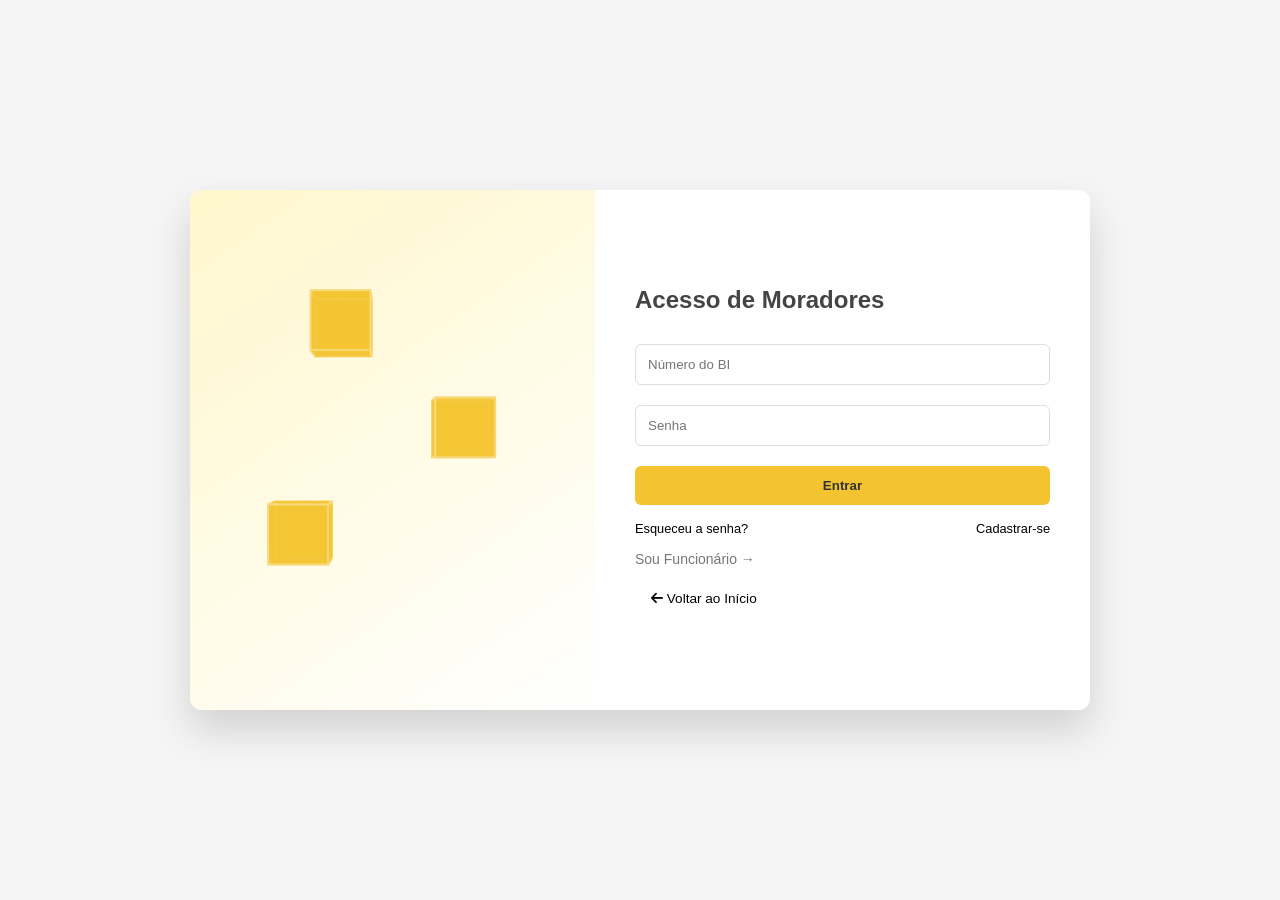
==== web/login.html @ 78d940d0 "Primeiro Commite do sistema" ====
<!DOCTYPE html>
<html lang="pt">
<head>
<meta charset="UTF-8">
<link rel="stylesheet" href="css/login.css">
<meta name="viewport" content="width=device-width, initial-scale=1.0">
<title>Portal do Condomínio</title>
<link rel="stylesheet" href="https://cdnjs.cloudflare.com/ajax/libs/font-awesome/6.5.0/css/all.min.css">
</head>
<body>
<main id="portal">
  <!-- ANIMAÇÃO 3D -->
  <aside>
    <div class="cubo c1">
      <div class="face frente"></div>
      <div class="face tras"></div>
      <div class="face direita"></div>
      <div class="face esquerda"></div>
      <div class="face cima"></div>
      <div class="face baixo"></div>
    </div>

    <div class="cubo c2">
      <div class="face frente"></div>
      <div class="face tras"></div>
      <div class="face direita"></div>
      <div class="face esquerda"></div>
      <div class="face cima"></div>
      <div class="face baixo"></div>
    </div>

    <div class="cubo c3">
      <div class="face frente"></div>
      <div class="face tras"></div>
      <div class="face direita"></div>
      <div class="face esquerda"></div>
      <div class="face cima"></div>
      <div class="face baixo"></div>
    </div>
  </aside>

  <!-- FORMULÁRIOS -->
  <section>

    <form action="api/loginmorador.php" method="POST" id="morador" onsubmit="return validarLogin(this);">
      <h2>Acesso de Moradores</h2>
      <div id="msg-erro" class="msg-erro" style="display:none;"></div>
      <input type="text" name="numbi" placeholder="Número do BI" required pattern="[A-Za-z0-9]{9,20}" oninvalid="this.setCustomValidity('Digite o número do BI (9-20 caracteres)')" oninput="this.setCustomValidity('')">
      <input type="password" name="senha" placeholder="Senha" required minlength="6" oninvalid="this.setCustomValidity('A senha deve ter pelo menos 6 caracteres')" oninput="this.setCustomValidity('')">
      <button type="submit">Entrar</button>
      <div class="form-links">
        <a href="pages/esqueceu-senha.html" class="forgot-link">Esqueceu a senha?</a>
        <a href="Visitante/visitante.html" class="register-link">Cadastrar-se</a>
      </div>
      <p class="toggle" onclick="alternar()">Sou Funcionário →</p>
      <a href="index.html" class="back-btn"><i class="fa-solid fa-arrow-left"></i> Voltar ao Início</a>
    </form>


    <form action="api/loginfuncionario.php" method="POST" id="funcionario" style="display:none;" onsubmit="return validarLogin(this);">
      <h2>Acesso de Funcionários</h2>
      <div id="msg-erro-func" class="msg-erro" style="display:none;"></div>
      <input type="text" name="numbi" placeholder="Número do BI" required pattern="[A-Za-z0-9]{9,20}" oninvalid="this.setCustomValidity('Digite o número do BI (9-20 caracteres)')" oninput="this.setCustomValidity('')">
      <input type="password" name="senha" placeholder="Senha" required minlength="6" oninvalid="this.setCustomValidity('A senha deve ter pelo menos 6 caracteres')" oninput="this.setCustomValidity('')">
      <button type="submit">Entrar</button>
      <div id="processando" style="display:none;">
        <div class="loader"></div>
        <p>Processando acesso...</p>
      </div>
      <div class="form-links">
        <a href="pages/esqueceu-senha.html" class="forgot-link">Esqueceu a senha?</a>
      </div>
      <p class="toggle" onclick="alternar()">← Sou Morador</p>
      <a href="index.html" class="back-btn"><i class="fa-solid fa-arrow-left"></i> Voltar ao Início</a>
    </form>

  </section>
</main>
<section id="bem-vindo"></section>

<script>
function validarLogin(form) {
    const numbi = form.numbi.value.trim();
    const senha = form.senha.value;
    if (!numbi) { alert('Por favor, preencha o número do BI'); form.numbi.focus(); return false; }
    if (!/^[A-Za-z0-9]{9,20}$/.test(numbi)) { alert('O número do BI deve conter 9 a 20 caracteres alfanuméricos'); form.numbi.focus(); return false; }
    if (!senha || senha.length < 6) { alert('A senha deve ter pelo menos 6 caracteres'); form.senha.focus(); return false; }
    return true;
}

function alternar() {
    const main = document.getElementById('portal');
    main.classList.toggle('active');
    
    // Tweak para mobile: garantir que o display mude após a animação se necessário
    const morador = document.getElementById('morador');
    const funcionario = document.getElementById('funcionario');
    
    if (main.classList.contains('active')) {
        setTimeout(() => { funcionario.style.display = 'flex'; morador.style.display = 'none'; }, 200);
    } else {
        setTimeout(() => { morador.style.display = 'flex'; funcionario.style.display = 'none'; }, 200);
    }
}

// Inicializar displays para evitar saltos
document.addEventListener('DOMContentLoaded', () => {
    document.getElementById('morador').style.display = 'flex';
    document.getElementById('funcionario').style.display = 'none';
});

// Mostrar erros vindos do PHP via query string
const erros = {
    credenciais: 'Número do BI ou senha incorrectos.',
    campos: 'Preencha todos os campos.',
    db: 'Erro de conexão. Tente novamente.',
    suspenso: 'Esta conta está suspensa. Contacte a administração.',
    acesso: 'Acesso negado. Faça login primeiro.',
    duplicado: 'Já existe uma conta com este BI ou email.',
    email: 'Email inválido.',
    senha_fraca: 'A senha deve ter pelo menos 6 caracteres.',
    campos_reg: 'Preencha todos os campos do registo.',
    bd: 'Erro ao guardar. Tente novamente.',
};
const params = new URLSearchParams(window.location.search);
const err = params.get('erro');
if (err && erros[err]) {
    const elId = document.getElementById('portal').classList.contains('active') ? 'msg-erro-func' : 'msg-erro';
    const el = document.getElementById(elId);
    if (el) { el.textContent = erros[err]; el.style.display = 'block'; }
}
if (params.get('ok') === 'registado') {
    ['msg-erro','msg-erro-func'].forEach(id => {
        const el = document.getElementById(id);
        if (el) { el.textContent = '✓ Registo efectuado com sucesso! Faça login.'; el.style.display = 'block'; el.style.color = '#4caf7d'; }
    });
}
if (params.get('ok') === 'logout') {
    ['msg-erro','msg-erro-func'].forEach(id => {
        const el = document.getElementById(id);
        if (el) { el.textContent = 'Sessão terminada com sucesso.'; el.style.display = 'block'; el.style.color = '#ccc'; }
    });
}
</script>

<style>
.back-btn {
    display: inline-block;
    margin-top: 1rem;
    padding: 8px 16px;
    background: var(--dark4);
    border: 1px solid var(--border);
    border-radius: 8px;
    color: var(--text);
    text-decoration: none;
    font-size: 0.85rem;
    transition: all 0.3s;
}
.back-btn:hover {
    background: var(--gold);
    color: #000;
}
.form-links {
    display: flex;
    justify-content: space-between;
    margin-top: 1rem;
}
.forgot-link, .register-link {
    font-size: 0.8rem;
    color: var(--gold);
    text-decoration: none;
}
.forgot-link:hover, .register-link:hover {
    text-decoration: underline;
}
</style>
</body>
</html>
---- web/css/login.css ----
@charset "UTF-8";

*{
  margin:0;
  padding:0;
  box-sizing:border-box;
  font-family:Arial, Helvetica, sans-serif;
}

body{
  min-height:100vh;
  display:flex;
  justify-content:center;
  align-items:center;
  background:#f5f5f5;
}

/* CONTAINER */
main{
  width:900px;
  height:520px;
  display:flex;
  border-radius:12px;
  overflow:hidden;
  box-shadow:0 20px 40px rgba(0,0,0,0.15);
  background:white;
}

/* AREA 3D */
aside{
  width:45%;
  background:linear-gradient(145deg,#fff7cc,#ffffff);
  display:flex;
  align-items:center;
  justify-content:center;
  perspective:1000px;
  position:relative;
  overflow:hidden;
}

/* CUBO 3D */
.cubo{
  width:60px;
  height:60px;
  position:absolute;
  transform-style:preserve-3d;
  animation:rotar 8s infinite linear;
}

.face{
  position:absolute;
  width:60px;
  height:60px;
  background:#f4c430;
  opacity:0.85;
  border:2px solid rgba(255,255,255,0.4);
}

.frente{ transform:translateZ(30px); }
.tras{ transform:rotateY(180deg) translateZ(30px); }
.direita{ transform:rotateY(90deg) translateZ(30px); }
.esquerda{ transform:rotateY(-90deg) translateZ(30px); }
.cima{ transform:rotateX(90deg) translateZ(30px); }
.baixo{ transform:rotateX(-90deg) translateZ(30px); }

@keyframes rotar{
  0%{transform:rotateX(0) rotateY(0)}
  100%{transform:rotateX(360deg) rotateY(360deg)}
}

/* POSIÇÕES DIFERENTES */
.c1{top:20%;left:30%;}
.c2{top:60%;left:20%;animation-duration:12s;}
.c3{top:40%;left:60%;animation-duration:10s;}

/* AREA FORMULARIO */
section{
  width:55%;
  position:relative;
  overflow:hidden;
}

/* FORMULARIOS */
form{
  position:absolute;
  width:100%;
  height:100%;
  padding:40px;
  display:flex;
  flex-direction:column;
  justify-content:center;
  transition:0.6s;
  background:white;
}

h2{
  margin-bottom:20px;
  color:#444;
}

/* INPUTS */
input,select{
  padding:12px;
  margin:10px 0;
  border:1px solid #ddd;
  border-radius:6px;
}

input:focus,select:focus{
  border-color:#f4c430;
  outline:none;
}

/* BOTAO */
button{
  margin-top:10px;
  padding:12px;
  border:none;
  border-radius:6px;
  background:#f4c430;
  color:#333;
  font-weight:bold;
  cursor:pointer;
}

.button , a{
text-decoration: none;
color: #333;
}


button:hover{
  background:#e0b12a;
}

/* TRANSIÇÃO */
#funcionario{
  transform:translateX(100%);
}

main.active #morador{
  transform:translateX(-100%);
}

main.active #funcionario{
  transform:translateX(0);
}

/* BOTAO TROCAR */
.toggle{
  margin-top:15px;
  font-size:14px;
  color:#777;
  cursor:pointer;
}

.toggle:hover{
  color:#f4c430;
}

/* LOADER */
#processando{
  display:none;
  text-align:center;
  margin-top:10px;
}

.loader{
  width:35px;
  height:35px;
  border:4px solid #eee;
  border-top:4px solid #f4c430;
  border-radius:50%;
  margin:auto;
  animation:girar 1s linear infinite;
}

@keyframes girar{
  100%{transform:rotate(360deg)}
}

/* BEM VINDO */
#bem-vindo{
  display:none;
  position:fixed;
  top:0;
  left:0;
  width:100%;
  height:100%;
  background:rgba(0,0,0,0.85);
  color:white;
  font-size:28px;
  align-items:center;
  justify-content:center;
  flex-direction:column;
  text-align:center;
}

/* MENSAGEM DE ERRO */
.msg-erro {
  background: rgba(220,53,69,0.1);
  border: 1px solid rgba(220,53,69,0.4);
  color: #e05252;
  padding: 10px 14px;
  border-radius: 6px;
  font-size: 0.85rem;
  margin-bottom: 10px;
}
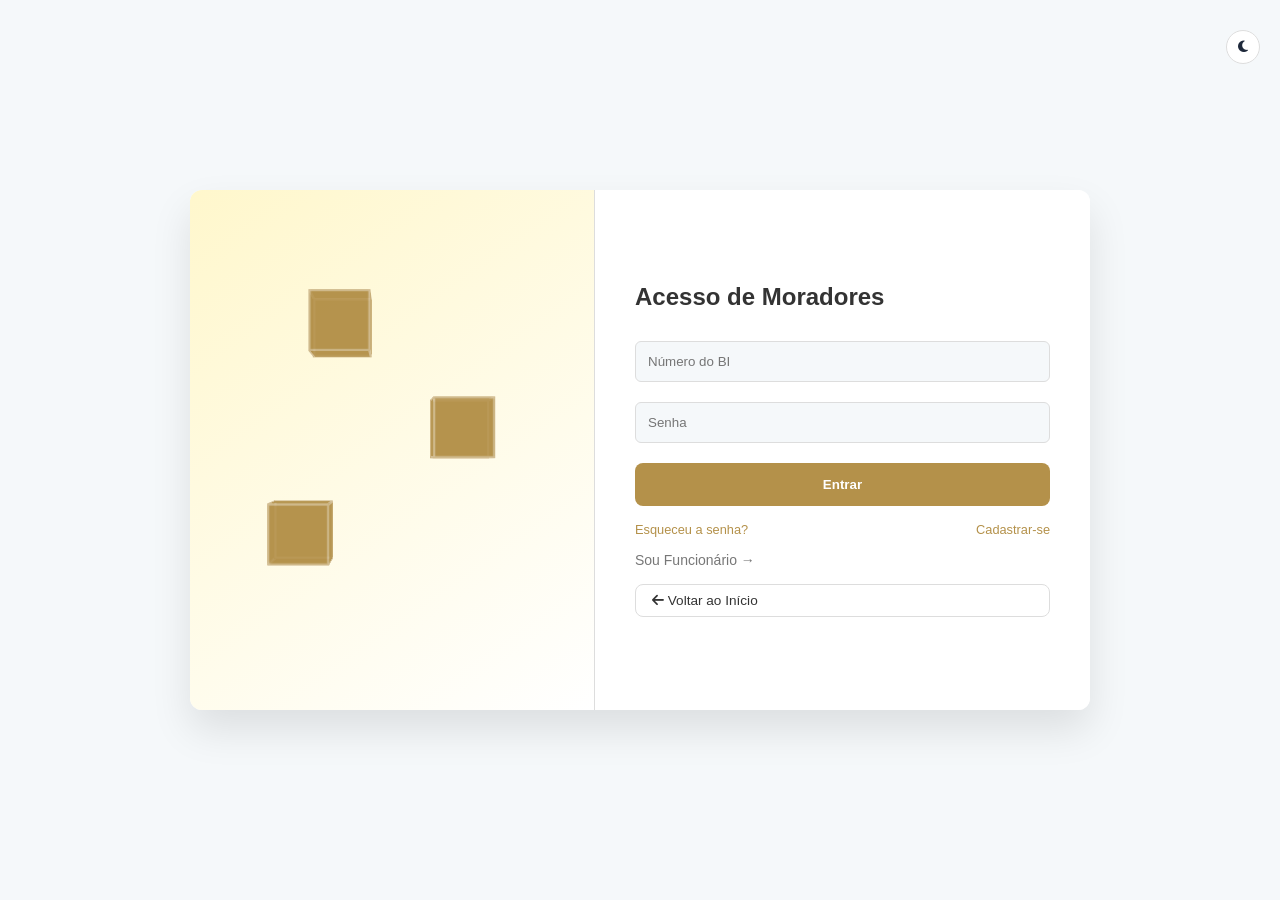
==== commit 0e16e1c8: "dak e lith mode a todos" ====
--- a/web/login.html
+++ b/web/login.html
@@ -5,9 +5,17 @@
 <link rel="stylesheet" href="css/login.css">
 <meta name="viewport" content="width=device-width, initial-scale=1.0">
 <title>Portal do Condomínio</title>
-<link rel="stylesheet" href="https://cdnjs.cloudflare.com/ajax/libs/font-awesome/6.5.0/css/all.min.css">
+    <link rel="stylesheet" href="https://cdnjs.cloudflare.com/ajax/libs/font-awesome/6.5.0/css/all.min.css">
+    <script src="js/theme-manager.js"></script>
+    <script>
+      const savedTheme = localStorage.getItem('nz-theme') || 'light';
+      document.documentElement.setAttribute('data-theme', savedTheme);
+    </script>
 </head>
 <body>
+<div style="position:fixed; top:20px; right:20px; z-index:1000;">
+  <button id="theme-toggle" class="theme-toggle-btn" onclick="ThemeManager.toggle()" style="width:34px;height:34px;border-radius:50%;display:flex;align-items:center;justify-content:center;cursor:pointer;border:1px solid var(--border);background:var(--surface);color:var(--text);"><i class="fa-solid fa-moon"></i></button>
+</div>
 <main id="portal">
   <!-- ANIMAÇÃO 3D -->
   <aside>
--- a/web/css/login.css
+++ b/web/css/login.css
@@ -7,12 +7,33 @@
   font-family:Arial, Helvetica, sans-serif;
 }
 
+:root {
+  --gold: #b4914a;
+  --bg: #f5f8fa;
+  --surface: #ffffff;
+  --text: #333333;
+  --text-muted: #777777;
+  --border: #dddddd;
+  --shadow: 0 20px 40px rgba(0,0,0,0.1);
+}
+
+[data-theme="dark"] {
+  --bg: #0f172a;
+  --surface: #1e293b;
+  --text: #f8fafc;
+  --text-muted: #94a3b8;
+  --border: #334155;
+  --shadow: 0 20px 40px rgba(0,0,0,0.4);
+}
+
 body{
   min-height:100vh;
   display:flex;
   justify-content:center;
   align-items:center;
-  background:#f5f5f5;
+  background:var(--bg);
+  color: var(--text);
+  transition: background-color 0.3s, color 0.3s;
 }
 
 /* CONTAINER */
@@ -22,20 +43,29 @@
   display:flex;
   border-radius:12px;
   overflow:hidden;
-  box-shadow:0 20px 40px rgba(0,0,0,0.15);
-  background:white;
+  box-shadow: var(--shadow);
+  background: var(--surface);
+  transition: background-color 0.3s, box-shadow 0.3s;
 }
 
 /* AREA 3D */
 aside{
   width:45%;
-  background:linear-gradient(145deg,#fff7cc,#ffffff);
+  background: var(--surface);
+  border-right: 1px solid var(--border);
   display:flex;
   align-items:center;
   justify-content:center;
   perspective:1000px;
   position:relative;
   overflow:hidden;
+  transition: background-color 0.3s, border-right-color 0.3s;
+}
+[data-theme="light"] aside {
+  background:linear-gradient(145deg,#fff7cc,#ffffff);
+}
+[data-theme="dark"] aside {
+  background:linear-gradient(145deg,#0f172a,#1e293b);
 }
 
 /* CUBO 3D */
@@ -51,7 +81,7 @@
   position:absolute;
   width:60px;
   height:60px;
-  background:#f4c430;
+  background:#b4914a;
   opacity:0.85;
   border:2px solid rgba(255,255,255,0.4);
 }
@@ -90,47 +120,54 @@
   flex-direction:column;
   justify-content:center;
   transition:0.6s;
-  background:white;
+  background: var(--surface);
 }
 
 h2{
   margin-bottom:20px;
-  color:#444;
+  color: var(--text);
 }
 
 /* INPUTS */
 input,select{
   padding:12px;
   margin:10px 0;
-  border:1px solid #ddd;
+  border:1px solid var(--border);
   border-radius:6px;
+  background: var(--bg);
+  color: var(--text);
+  transition: all 0.3s;
 }
 
 input:focus,select:focus{
-  border-color:#f4c430;
+  border-color:#b4914a;
+  box-shadow: 0 0 0 3px rgba(180, 145, 74, 0.1);
   outline:none;
 }
 
 /* BOTAO */
 button{
   margin-top:10px;
-  padding:12px;
+  padding:14px;
   border:none;
-  border-radius:6px;
-  background:#f4c430;
-  color:#333;
+  border-radius:8px;
+  background:#b4914a;
+  color:white;
   font-weight:bold;
   cursor:pointer;
+  transition: all 0.3s;
 }
 
 .button , a{
-text-decoration: none;
-color: #333;
+  text-decoration: none;
+  color: var(--gold);
 }
 
 
 button:hover{
-  background:#e0b12a;
+  background:#9a7a30;
+  transform: translateY(-1px);
+  box-shadow: 0 4px 12px rgba(180, 145, 74, 0.3);
 }
 
 /* TRANSIÇÃO */
@@ -150,12 +187,12 @@
 .toggle{
   margin-top:15px;
   font-size:14px;
-  color:#777;
+  color: var(--text-muted);
   cursor:pointer;
 }
 
 .toggle:hover{
-  color:#f4c430;
+  color:#b4914a;
 }
 
 /* LOADER */
@@ -169,7 +206,7 @@
   width:35px;
   height:35px;
   border:4px solid #eee;
-  border-top:4px solid #f4c430;
+  border-top:4px solid #b4914a;
   border-radius:50%;
   margin:auto;
   animation:girar 1s linear infinite;
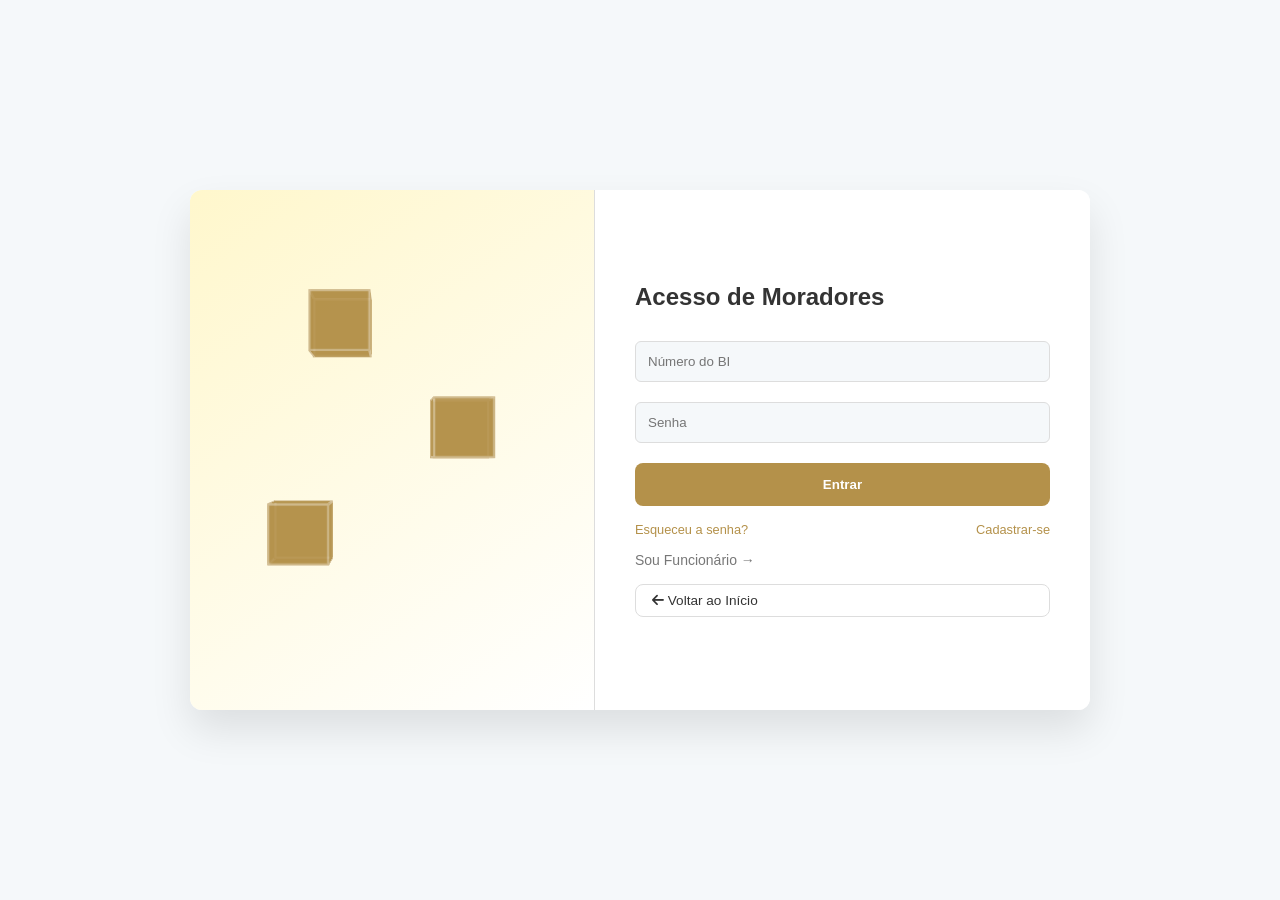
==== commit 31efe6cf: "Correções depois de verem feitas" ====
--- a/web/login.html
+++ b/web/login.html
@@ -13,9 +13,7 @@
     </script>
 </head>
 <body>
-<div style="position:fixed; top:20px; right:20px; z-index:1000;">
-  <button id="theme-toggle" class="theme-toggle-btn" onclick="ThemeManager.toggle()" style="width:34px;height:34px;border-radius:50%;display:flex;align-items:center;justify-content:center;cursor:pointer;border:1px solid var(--border);background:var(--surface);color:var(--text);"><i class="fa-solid fa-moon"></i></button>
-</div>
+<!-- Theme toggle removido -->
 <main id="portal">
   <!-- ANIMAÇÃO 3D -->
   <aside>
@@ -58,7 +56,7 @@
       <button type="submit">Entrar</button>
       <div class="form-links">
         <a href="pages/esqueceu-senha.html" class="forgot-link">Esqueceu a senha?</a>
-        <a href="Visitante/visitante.html" class="register-link">Cadastrar-se</a>
+        <a href="Visitante/visitante.php" class="register-link">Cadastrar-se</a>
       </div>
       <p class="toggle" onclick="alternar()">Sou Funcionário →</p>
       <a href="index.html" class="back-btn"><i class="fa-solid fa-arrow-left"></i> Voltar ao Início</a>
@@ -138,10 +136,30 @@
     if (el) { el.textContent = erros[err]; el.style.display = 'block'; }
 }
 if (params.get('ok') === 'registado') {
-    ['msg-erro','msg-erro-func'].forEach(id => {
-        const el = document.getElementById(id);
-        if (el) { el.textContent = '✓ Registo efectuado com sucesso! Faça login.'; el.style.display = 'block'; el.style.color = '#4caf7d'; }
-    });
+    const modal = document.createElement('div');
+    modal.id = 'modal-sucesso';
+    modal.className = 'modal-overlay';
+    
+    // Gerar uma data daqui a 3 dias
+    const dataVisita = new Date();
+    dataVisita.setDate(dataVisita.getDate() + 3);
+    const dataFormatada = dataVisita.toLocaleDateString('pt-AO', { weekday: 'long', year: 'numeric', month: 'long', day: 'numeric' });
+
+    modal.innerHTML = `
+      <div class="modal-content">
+        <div class="modal-icon"><i class="fa-solid fa-circle-check"></i></div>
+        <h3>Registo Efectuado com Sucesso!</h3>
+        <p>A sua conta está actualmente com o estado <strong>PENDENTE</strong>.</p>
+        <div class="modal-info-box">
+          <p><i class="fa-solid fa-calendar-day"></i> <strong>Data da Visita:</strong><br>${dataFormatada}</p>
+          <p><i class="fa-solid fa-location-dot"></i> <strong>Localização:</strong><br>Condomínio Nosso Zimbo, Viana, Luanda</p>
+          <p><i class="fa-solid fa-phone"></i> <strong>Apoio ao Cliente:</strong><br>+244 923 000 000 / 912 000 000</p>
+        </div>
+        <p class="modal-instruction">Por favor, dirija-se ao condomínio na data gerada acima com os seus documentos originais (BI) para finalizar o processo de arrendamento ou compra e activar a sua residência.</p>
+        <button onclick="document.getElementById('modal-sucesso').remove()" class="btn-fechar-modal">Compreendido</button>
+      </div>
+    `;
+    document.body.appendChild(modal);
 }
 if (params.get('ok') === 'logout') {
     ['msg-erro','msg-erro-func'].forEach(id => {
@@ -181,6 +199,97 @@
 .forgot-link:hover, .register-link:hover {
     text-decoration: underline;
 }
+
+/* Modal Sucesso */
+.modal-overlay {
+    position: fixed;
+    top: 0;
+    left: 0;
+    width: 100%;
+    height: 100%;
+    background: rgba(0,0,0,0.85);
+    -webkit-backdrop-filter: blur(5px);
+    backdrop-filter: blur(5px);
+    display: flex;
+    align-items: center;
+    justify-content: center;
+    z-index: 10000;
+    animation: fadeIn 0.3s ease;
+}
+
+.modal-content {
+    background: var(--surface);
+    color: var(--text);
+    padding: 2.5rem;
+    border-radius: 20px;
+    max-width: 500px;
+    width: 90%;
+    text-align: center;
+    border: 1px solid var(--border);
+    box-shadow: 0 20px 50px rgba(0,0,0,0.5);
+    animation: slideUp 0.4s ease;
+}
+
+.modal-icon {
+    font-size: 4rem;
+    color: #4caf7d;
+    margin-bottom: 1.5rem;
+}
+
+.modal-content h3 {
+    font-size: 1.8rem;
+    margin-bottom: 1rem;
+    color: var(--gold);
+}
+
+.modal-info-box {
+    background: rgba(255,255,255,0.05);
+    padding: 1.5rem;
+    border-radius: 12px;
+    margin: 1.5rem 0;
+    text-align: left;
+    border-left: 4px solid var(--gold);
+}
+
+.modal-info-box p {
+    margin-bottom: 1rem;
+    font-size: 0.95rem;
+}
+
+.modal-info-box p:last-child {
+    margin-bottom: 0;
+}
+
+.modal-info-box i {
+    color: var(--gold);
+    margin-right: 8px;
+    width: 20px;
+}
+
+.modal-instruction {
+    font-size: 0.9rem;
+    line-height: 1.5;
+    color: var(--text-muted);
+    margin-bottom: 2rem;
+}
+
+.btn-fechar-modal {
+    background: var(--gold);
+    color: #000;
+    border: none;
+    padding: 12px 30px;
+    border-radius: 8px;
+    font-weight: 700;
+    cursor: pointer;
+    transition: transform 0.2s;
+}
+
+.btn-fechar-modal:hover {
+    transform: scale(1.05);
+}
+
+@keyframes fadeIn { from { opacity: 0; } to { opacity: 1; } }
+@keyframes slideUp { from { transform: translateY(30px); opacity: 0; } to { transform: translateY(0); opacity: 1; } }
 </style>
 </body>
 </html>
